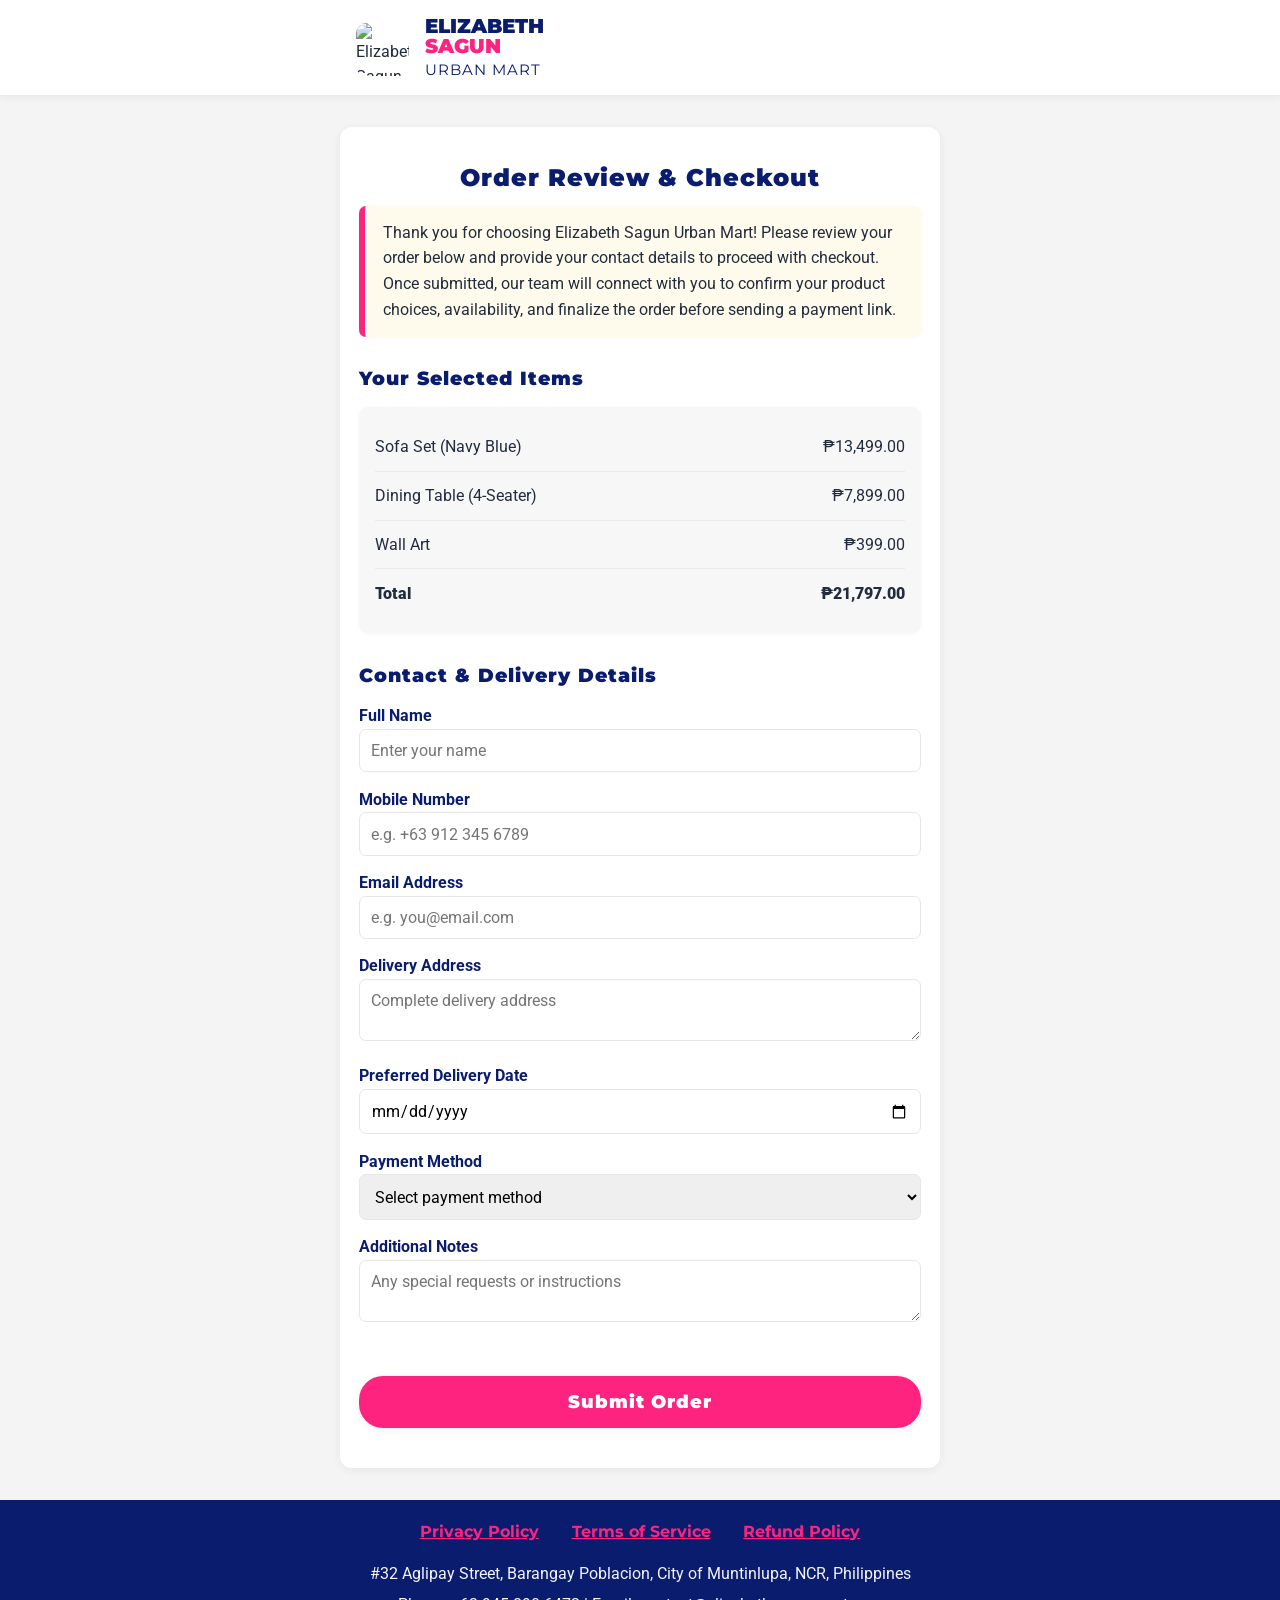
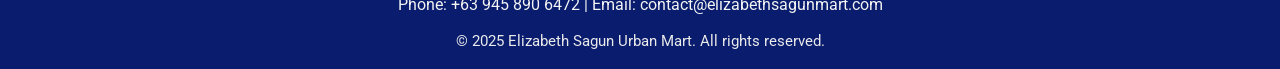
==== order-summary.html @ 90121d8a "order-summary.html" ====
<!DOCTYPE html>
<html lang="en">
<head>
    <meta charset="UTF-8">
    <meta name="viewport" content="width=device-width, initial-scale=1.0">
    <title>Order Summary | Elizabeth Sagun Urban Mart</title>
    <meta name="description" content="Order summary and checkout for Elizabeth Sagun Urban Mart. Review your purchase and securely complete your payment.">
    <link rel="icon" type="image/png" href="image/FAVICON.png">
    <link href="https://fonts.googleapis.com/css?family=Montserrat:900,700,400|Roboto:400,500&display=swap" rel="stylesheet">
    <style>
        :root {
            --navy: #091c6e;
            --magenta: #ff2380;
            --gray: #f4f4f4;
            --white: #fff;
            --primary: var(--navy);
            --accent: var(--magenta);
            --body-bg: var(--gray);
            --header-bg: var(--white);
            --footer-bg: var(--primary);
            --footer-text: var(--gray);
            --shadow: 0 2px 8px rgba(60,60,60,0.07);
            --max-width: 600px;
        }
        * { box-sizing: border-box; margin: 0; padding: 0; }
        body {
            background: var(--body-bg);
            font-family: 'Roboto', Arial, sans-serif;
            color: #222c3c;
            line-height: 1.6;
        }
        header {
            background: var(--header-bg);
            box-shadow: var(--shadow);
            position: sticky;
            top: 0;
            width: 100%;
            z-index: 999;
        }
        .header-container {
            max-width: var(--max-width);
            margin: 0 auto;
            display: flex;
            align-items: center;
            justify-content: flex-start;
            padding: 1rem 1rem 0.8rem 1rem;
        }
        .logo-img {
            height: 53px;
            width: 53px;
            margin-right: 1rem;
            object-fit: contain;
            border-radius: 10px;
        }
        .logo-block {
            display: flex;
            align-items: center;
        }
        .logo-texts {
            display: flex;
            flex-direction: column;
        }
        .logo-main {
            font-family: 'Montserrat', sans-serif;
            font-weight: 900;
            font-size: 1.25rem;
            color: var(--primary);
            line-height: 1;
        }
        .logo-highlight {
            font-family: 'Montserrat', sans-serif;
            font-weight: 900;
            font-size: 1.25rem;
            color: var(--accent);
            line-height: 1;
        }
        .logo-sub {
            font-family: 'Montserrat', sans-serif;
            font-weight: 400;
            font-size: 0.95rem;
            color: var(--primary);
            letter-spacing: 1px;
            margin-top: 2px;
        }
        main {
            max-width: var(--max-width);
            margin: 2rem auto 0 auto;
            background: var(--white);
            border-radius: 12px;
            box-shadow: var(--shadow);
            padding: 2rem 1.2rem 2rem 1.2rem;
        }
        h1 {
            font-family: 'Montserrat', sans-serif;
            font-size: 1.5rem;
            color: var(--primary);
            font-weight: 900;
            margin-bottom: 0.5rem;
            letter-spacing: 1px;
            text-align: center;
        }
        .section-title {
            font-family: 'Montserrat', sans-serif;
            font-size: 1.17rem;
            color: var(--primary);
            font-weight: 900;
            letter-spacing: 1px;
            margin-top: 1.7rem;
            margin-bottom: 0.8rem;
            text-align: left;
        }
        .order-summary {
            background: #f7f7f7;
            border-radius: 9px;
            padding: 1rem;
            margin-bottom: 1.5rem;
            box-shadow: 0 1px 4px rgba(9,28,110,0.04);
        }
        .order-summary-list {
            list-style: none;
            margin: 0;
            padding: 0;
        }
        .order-summary-list li {
            display: flex;
            justify-content: space-between;
            align-items: center;
            padding: 0.7rem 0;
            border-bottom: 1px solid #eaeaea;
            font-size: 1rem;
            color: #222c3c;
        }
        .order-summary-list li:last-child {
            border-bottom: none;
        }
        .order-total {
            font-weight: 900;
            color: var(--accent);
            font-size: 1.09rem;
        }
        .customer-info {
            margin-bottom: 1.2rem;
        }
        .customer-info label {
            font-size: 1rem;
            color: var(--primary);
            font-weight: 700;
            margin-bottom: 3px;
        }
        .customer-info input, .customer-info select, .customer-info textarea {
            width: 100%;
            padding: 0.7rem;
            margin-bottom: 0.9rem;
            border-radius: 7px;
            border: 1px solid #e6e6e6;
            font-size: 1rem;
            font-family: 'Roboto', Arial, sans-serif;
        }
        .customer-info textarea {
            min-height: 54px;
        }
        .checkout-btn {
            display: block;
            width: 100%;
            background: var(--accent);
            color: var(--white);
            padding: 0.9rem 0;
            border-radius: 24px;
            font-weight: 900;
            font-family: 'Montserrat', sans-serif;
            font-size: 1.15rem;
            border: none;
            box-shadow: var(--shadow);
            letter-spacing: 1px;
            cursor: pointer;
            margin: 2rem 0 0.5rem 0;
            transition: background 0.2s, color 0.2s;
        }
        .checkout-btn:hover {
            background: var(--primary);
            color: var(--accent);
        }
        .info-note {
            background: #fffbec;
            border-left: 6px solid var(--accent);
            color: #222c3c;
            font-size: 1rem;
            padding: 0.9rem 1.1rem;
            margin-bottom: 1.2rem;
            border-radius: 7px;
            box-shadow: 0 1px 4px rgba(9,28,110,0.03);
        }
        .confirmation-modal {
            display: none;
            position: fixed;
            top: 0; left: 0; width: 100vw; height: 100vh;
            background: rgba(9,28,110,0.16);
            z-index: 1200;
            align-items: center;
            justify-content: center;
        }
        .confirmation-content {
            background: var(--white);
            border-radius: 12px;
            max-width: 95vw;
            width: 420px;
            padding: 2.2rem 1.5rem;
            box-shadow: 0 5px 32px rgba(9,28,110,0.11);
            text-align: center;
            position: relative;
        }
        .confirmation-content h2 {
            font-family: 'Montserrat', sans-serif;
            font-size: 1.25rem;
            color: var(--primary);
            font-weight: 900;
            margin-bottom: 0.9rem;
            letter-spacing: 1px;
        }
        .confirmation-content p {
            font-size: 1.05rem;
            margin-bottom: 1.25rem;
        }
        .confirmation-content .close-btn {
            background: var(--accent);
            color: var(--white);
            border: none;
            border-radius: 22px;
            padding: 0.6rem 1.7rem;
            font-size: 1.05rem;
            font-family: 'Montserrat', sans-serif;
            font-weight: 900;
            cursor: pointer;
            transition: background 0.2s, color 0.2s;
        }
        .confirmation-content .close-btn:hover {
            background: var(--primary);
            color: var(--accent);
        }
        @media (max-width: 600px) {
            main {
                padding: 1.1rem 0.3rem 1.2rem 0.3rem;
            }
            .header-container {
                padding: 0.7rem 0.4rem 0.5rem 0.4rem;
            }
            .confirmation-content {
                padding: 1.2rem 0.6rem;
            }
        }
        footer {
            background: var(--footer-bg);
            color: var(--footer-text);
            padding: 1.2rem 0 1rem 0;
            text-align: center;
            margin-top: 2rem;
        }
        .footer-links {
            margin-bottom: 1rem;
        }
        .footer-links a {
            color: var(--accent);
            text-decoration: underline;
            margin: 0 0.9rem;
            font-size: 1rem;
            font-family: 'Montserrat', sans-serif;
            font-weight: 700;
            transition: color 0.2s;
        }
        .footer-links a:hover {
            color: #fff;
        }
        .footer-address {
            font-size: 1.02rem;
            margin-bottom: 0.3rem;
        }
        .footer-contact {
            font-size: 1.02rem;
            margin-bottom: 0.3rem;
        }
        .footer-copyright {
            font-size: 0.95rem;
            margin-top: 0.7rem;
            color: #eaeaea;
            font-family: 'Roboto', Arial, sans-serif;
        }
    </style>
</head>
<body>
    <header>
        <div class="header-container">
            <div class="logo-block">
                <img src="image/LOGO.png" alt="Elizabeth Sagun Urban Mart Logo" class="logo-img">
                <div class="logo-texts">
                    <span class="logo-main">ELIZABETH</span>
                    <span class="logo-highlight">SAGUN</span>
                    <span class="logo-sub">URBAN MART</span>
                </div>
            </div>
        </div>
    </header>
    <main>
        <h1>Order Review &amp; Checkout</h1>
        <div class="info-note">
            Thank you for choosing Elizabeth Sagun Urban Mart! Please review your order below and provide your contact details to proceed with checkout.<br>
            Once submitted, our team will connect with you to confirm your product choices, availability, and finalize the order before sending a payment link.
        </div>
        <div class="section-title">Your Selected Items</div>
        <div class="order-summary" id="orderSummarySection">
            <ul class="order-summary-list" id="orderSummaryList">
                <!-- Example items, these should be dynamically generated in integration -->
                <li>
                    <span>Sofa Set (Navy Blue)</span>
                    <span>₱13,499.00</span>
                </li>
                <li>
                    <span>Dining Table (4-Seater)</span>
                    <span>₱7,899.00</span>
                </li>
                <li>
                    <span>Wall Art</span>
                    <span>₱399.00</span>
                </li>
                <li class="order-total">
                    <span>Total</span>
                    <span>₱21,797.00</span>
                </li>
            </ul>
        </div>
        <div class="section-title">Contact &amp; Delivery Details</div>
        <form id="checkoutForm" autocomplete="off">
            <div class="customer-info">
                <label for="customerName">Full Name</label>
                <input type="text" id="customerName" name="customerName" required placeholder="Enter your name">
                <label for="customerPhone">Mobile Number</label>
                <input type="tel" id="customerPhone" name="customerPhone" required placeholder="e.g. +63 912 345 6789">
                <label for="customerEmail">Email Address</label>
                <input type="email" id="customerEmail" name="customerEmail" required placeholder="e.g. you@email.com">
                <label for="customerAddress">Delivery Address</label>
                <textarea id="customerAddress" name="customerAddress" required placeholder="Complete delivery address"></textarea>
                <label for="deliveryDate">Preferred Delivery Date</label>
                <input type="date" id="deliveryDate" name="deliveryDate" required>
                <label for="paymentMethod">Payment Method</label>
                <select id="paymentMethod" name="paymentMethod" required>
                    <option value="">Select payment method</option>
                    <option value="GCash">GCash</option>
                    <option value="Bank Transfer">Bank Transfer</option>
                    <option value="Credit/Debit Card">Credit/Debit Card</option>
                    <option value="Cash on Delivery">Cash on Delivery</option>
                </select>
                <label for="orderNotes">Additional Notes</label>
                <textarea id="orderNotes" name="orderNotes" placeholder="Any special requests or instructions"></textarea>
            </div>
            <button type="submit" class="checkout-btn">Submit Order</button>
        </form>
    </main>
    <div class="confirmation-modal" id="confirmationModal">
        <div class="confirmation-content">
            <h2>Order Submitted Successfully!</h2>
            <p>
                Thank you for your order.<br>
                One of our team members will contact you soon to verify product selections, confirm colors, availability, and finalize your order details.<br>
                Once you confirm, we’ll send a secure payment link based on your selected payment method.<br>
                <strong>Please complete your payment within 24 hours</strong> to prevent automatic cancellation.<br>
                We appreciate your prompt response and look forward to helping you make your home more beautiful!
            </p>
            <button class="close-btn" id="closeConfirmationBtn">Close</button>
        </div>
    </div>
    <footer>
        <div class="footer-links">
            <a href="privacy-policy.html">Privacy Policy</a>
            <a href="terms.html">Terms of Service</a>
            <a href="refund-policy.html">Refund Policy</a>
        </div>
        <div class="footer-address">
            #32 Aglipay Street, Barangay Poblacion, City of Muntinlupa, NCR, Philippines
        </div>
        <div class="footer-contact">
            Phone: +63 945 890 6472 | Email: contact@elizabethsagunmart.com
        </div>
        <div class="footer-copyright">
            &copy; 2025 Elizabeth Sagun Urban Mart. All rights reserved.
        </div>
    </footer>
    <script>
        // Responsive mobile touch: scroll to top when modal opens
        function showConfirmationModal() {
            document.getElementById('confirmationModal').style.display = 'flex';
            document.body.style.overflow = 'hidden';
            window.scrollTo({ top: 0, behavior: 'smooth' });
        }
        function hideConfirmationModal() {
            document.getElementById('confirmationModal').style.display = 'none';
            document.body.style.overflow = '';
        }
        document.getElementById('closeConfirmationBtn').addEventListener('click', hideConfirmationModal);

        // Handle checkout form submission
        document.getElementById('checkoutForm').addEventListener('submit', function(e) {
            e.preventDefault();
            showConfirmationModal();
        });

        // Accessibility: Allow closing modal with Esc key
        document.addEventListener('keydown', function(e) {
            if (e.key === 'Escape' && document.getElementById('confirmationModal').style.display === 'flex') {
                hideConfirmationModal();
            }
        });

        // Sticky header shadow on scroll
        window.addEventListener('scroll', function() {
            var header = document.querySelector('header');
            if (window.scrollY > 20) {
                header.style.boxShadow = '0 4px 16px rgba(9,28,110,0.13)';
            } else {
                header.style.boxShadow = '0 2px 8px rgba(60,60,60,0.07)';
            }
        });
    </script>
</body>
</html>
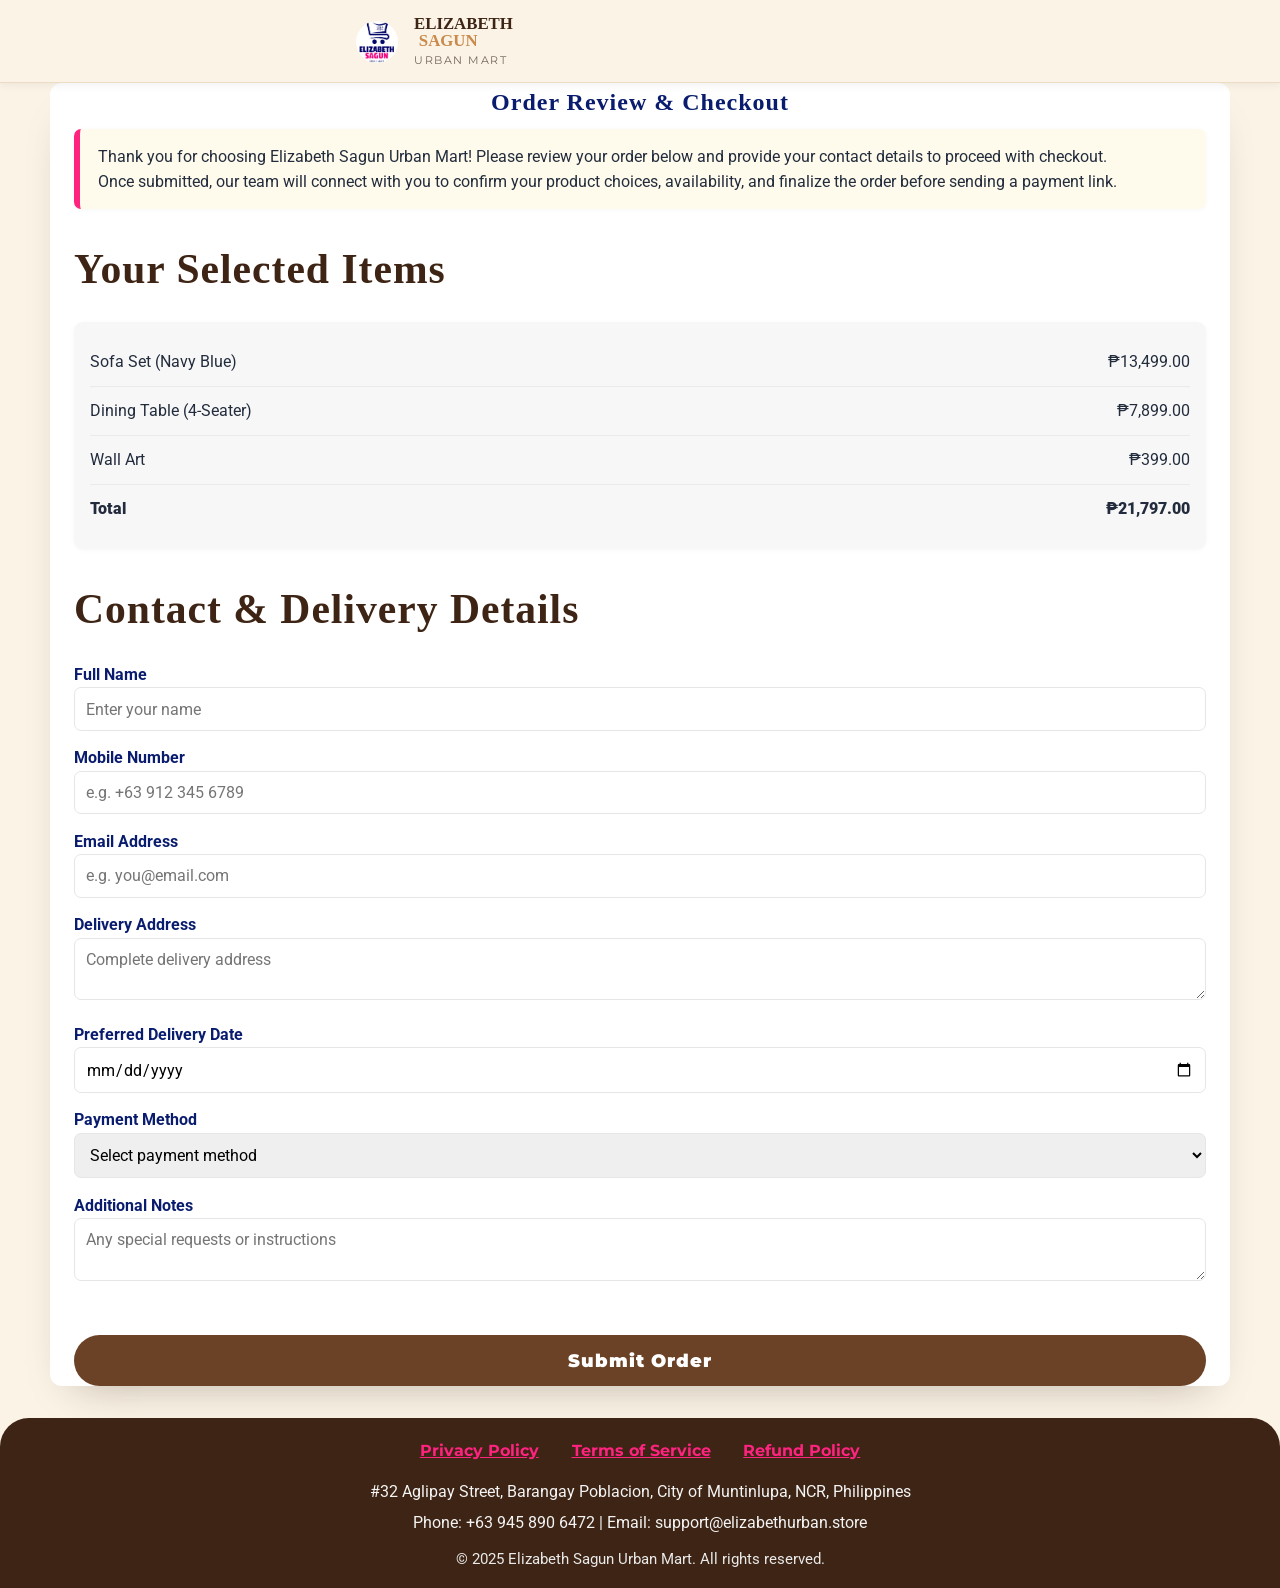
==== commit a6b267f7: "Update site content and fix business registration data Co-Authored-By: Claude Sonnet 5 <noreply@anth" ====
--- a/order-summary.html
+++ b/order-summary.html
@@ -5,7 +5,7 @@
     <meta name="viewport" content="width=device-width, initial-scale=1.0">
     <title>Order Summary | Elizabeth Sagun Urban Mart</title>
     <meta name="description" content="Order summary and checkout for Elizabeth Sagun Urban Mart. Review your purchase and securely complete your payment.">
-    <link rel="icon" type="image/png" href="image/FAVICON.png">
+    <link rel="icon" type="image/png" href="image/LOGO.png">
     <link href="https://fonts.googleapis.com/css?family=Montserrat:900,700,400|Roboto:400,500&display=swap" rel="stylesheet">
     <style>
         :root {
@@ -285,6 +285,7 @@
             font-family: 'Roboto', Arial, sans-serif;
         }
     </style>
+  <link rel="stylesheet" href="polish.css">
 </head>
 <body>
     <header>
@@ -377,7 +378,7 @@
             #32 Aglipay Street, Barangay Poblacion, City of Muntinlupa, NCR, Philippines
         </div>
         <div class="footer-contact">
-            Phone: +63 945 890 6472 | Email: contact@elizabethsagunmart.com
+            Phone: +63 945 890 6472 | Email: support@elizabethurban.store
         </div>
         <div class="footer-copyright">
             &copy; 2025 Elizabeth Sagun Urban Mart. All rights reserved.
--- a/polish.css
+++ b/polish.css
@@ -0,0 +1,100 @@
+:root {
+  --walnut: #6b4226;
+  --walnut-deep: #3d2414;
+  --clay: #c98a4b;
+  --parchment: #faf3e6;
+  --card: #fff;
+  --ink: #2c2016;
+  --muted: #776a5c;
+  --line: #ecdcc4;
+  --radius: 1.2rem;
+  --shadow: 0 20px 42px -26px rgba(61,36,20,.4);
+  --display: 'Lora', Georgia, serif;
+}
+html { scroll-behavior: smooth; }
+body { background: var(--parchment); color: var(--ink); -webkit-font-smoothing: antialiased; }
+section[id] { scroll-margin-top: 110px; }
+h1, h3, .section-title { font-family: var(--display); }
+
+/* Header */
+header { background: rgba(250,243,230,.95); backdrop-filter: blur(6px); box-shadow: none; border-bottom: 1px solid var(--line); }
+.nav-container { padding: .8rem 1.5rem; }
+.logo-img { width: 42px; height: 42px; border-radius: 50%; }
+.logo-main, .logo-highlight { font-family: var(--display); font-size: 1.05rem; color: var(--walnut-deep); }
+.logo-highlight { color: var(--clay); margin-left: .3rem; }
+.logo-sub { display: block; font-size: .68rem; letter-spacing: .14em; color: var(--muted); }
+#mainNav a { font-weight: 700; font-size: .86rem; color: var(--ink); }
+#mainNav a:hover { color: var(--clay); }
+
+main { max-width: 1180px; margin: 0 auto; padding: 0 1.5rem; }
+main > section { margin-bottom: clamp(3.2rem, 7vw, 5.5rem); }
+.section-title { font-size: clamp(1.8rem, 3.6vw, 2.6rem); color: var(--walnut-deep); margin-bottom: 1.2rem; }
+
+/* Hero */
+.home-section {
+  text-align: left; background: linear-gradient(150deg, var(--walnut) 0%, var(--walnut-deep) 100%); color: #ecdfd0;
+  border-radius: 1.8rem; padding: clamp(2rem, 5vw, 3.8rem); margin-top: 1.6rem; box-shadow: var(--shadow);
+}
+.home-section h1 { font-family: var(--display); color: #fff; font-size: clamp(2rem, 4vw, 2.9rem); line-height: 1.12; }
+.home-section h2 { font-family: var(--display); font-weight: 500; font-style: italic; color: var(--clay); font-size: 1.15rem; margin: .6rem 0 1.2rem; }
+.home-section p { color: #d8c7b4; max-width: 64ch; }
+.cta-btn { display: inline-block; margin-top: 1.4rem; background: var(--clay); color: var(--walnut-deep); border-radius: 999px; padding: .85rem 1.8rem; font-weight: 700; }
+.cta-btn:hover { background: #fff; }
+
+/* About */
+.about-section { background: var(--card); border: 1px solid var(--line); border-radius: 1.6rem; padding: clamp(1.8rem,4vw,3rem); }
+.about-section ul { list-style: none; margin: 1.2rem 0; display: grid; gap: .6rem; }
+.about-section li { background: var(--parchment); border-left: 4px solid var(--clay); border-radius: 0 .8rem .8rem 0; padding: .7rem 1rem; }
+
+/* Products */
+.product-grid { display: grid; grid-template-columns: repeat(3, 1fr); gap: 1.3rem; }
+.product-card { background: var(--card); border: none; border-radius: 1.1rem; box-shadow: var(--shadow); padding: 0 0 1.2rem; overflow: hidden; transition: transform .2s; }
+.product-card:hover { transform: translateY(-5px); }
+.product-card img { width: 100%; height: 170px; object-fit: contain; background: var(--parchment); padding: 1rem; margin-bottom: .8rem; }
+.product-title { font-family: var(--display); color: var(--walnut-deep); font-size: 1.05rem; padding: 0 1rem; }
+.product-desc { color: var(--muted); font-size: .84rem; padding: .3rem 1rem 0; }
+.product-meta { color: var(--muted); font-size: .85rem; padding: .5rem 1rem .8rem; }
+.product-price { color: var(--clay); font-weight: 800; }
+.add-to-cart-btn { margin: 0 1rem; width: calc(100% - 2rem); background: var(--walnut); color: #fff; border: none; border-radius: 999px; padding: .65rem; font-weight: 700; cursor: pointer; }
+.add-to-cart-btn:hover { background: var(--clay); color: var(--walnut-deep); }
+
+/* Cart */
+.cart-section { border-radius: 1.3rem 0 0 1.3rem; }
+.checkout-btn { background: var(--walnut); color: #fff; border-radius: 999px; }
+.checkout-btn:hover { background: var(--clay); color: var(--walnut-deep); }
+.floating-cart-btn { background: #fff; box-shadow: 0 14px 28px -8px rgba(61,36,20,.5); }
+
+/* Contact */
+.contact-section { background: var(--walnut-deep); color: #ecdfd0; border-radius: 1.6rem; padding: clamp(1.8rem,4vw,3rem); }
+.contact-section .section-title { color: #fff; }
+.contact-section strong { color: var(--clay); }
+.contact-section a { color: #fff; text-decoration: underline; }
+
+/* Testimonials */
+.testimonial-list { display: grid; grid-template-columns: repeat(3, 1fr); gap: 1.2rem; }
+.testimonial { background: var(--card); border-top: 4px solid var(--clay); border-radius: 0 1rem 1rem 1rem; box-shadow: var(--shadow); padding: 1.3rem; font-family: var(--display); font-style: italic; font-size: .98rem; }
+.testimonial-author { display: block; margin-top: .9rem; font-family: 'Roboto', sans-serif; font-style: normal; font-weight: 700; font-size: .8rem; color: var(--walnut); }
+
+/* FAQ */
+.faq-list { display: flex; flex-direction: column; gap: .7rem; }
+.faq-item { background: var(--card); border: 1px solid var(--line); border-radius: 1rem; overflow: hidden; }
+.faq-item summary { cursor: pointer; list-style: none; padding: 1rem 1.3rem; font-weight: 700; color: var(--walnut-deep); display: flex; justify-content: space-between; gap: 1rem; }
+.faq-item summary::-webkit-details-marker { display: none; }
+.faq-item summary::after { content: '+'; flex: none; width: 26px; height: 26px; border-radius: 50%; background: var(--parchment); color: var(--clay); display: flex; align-items: center; justify-content: center; }
+.faq-item[open] summary::after { content: '\2212'; background: var(--clay); color: #fff; }
+.faq-item p { padding: 0 1.3rem 1.1rem; margin: 0; color: var(--muted); }
+
+/* Delivery / Legitimacy */
+.delivery-section, .legitimacy-section { background: var(--card); border: 1px dashed var(--walnut); border-radius: 1.3rem; padding: clamp(1.6rem,4vw,2.4rem); }
+.delivery-details strong, .legitimacy-details strong { color: var(--walnut); }
+
+footer { background: var(--walnut-deep); border-radius: 1.8rem 1.8rem 0 0; }
+
+@media (max-width: 1000px) {
+  .product-grid, .testimonial-list { grid-template-columns: 1fr 1fr; }
+}
+@media (max-width: 600px) {
+  .product-grid, .testimonial-list { grid-template-columns: 1fr; }
+  .home-section { border-radius: 1.4rem; }
+}
+@media (prefers-reduced-motion: reduce) { html { scroll-behavior: auto; } * { transition: none !important; } }
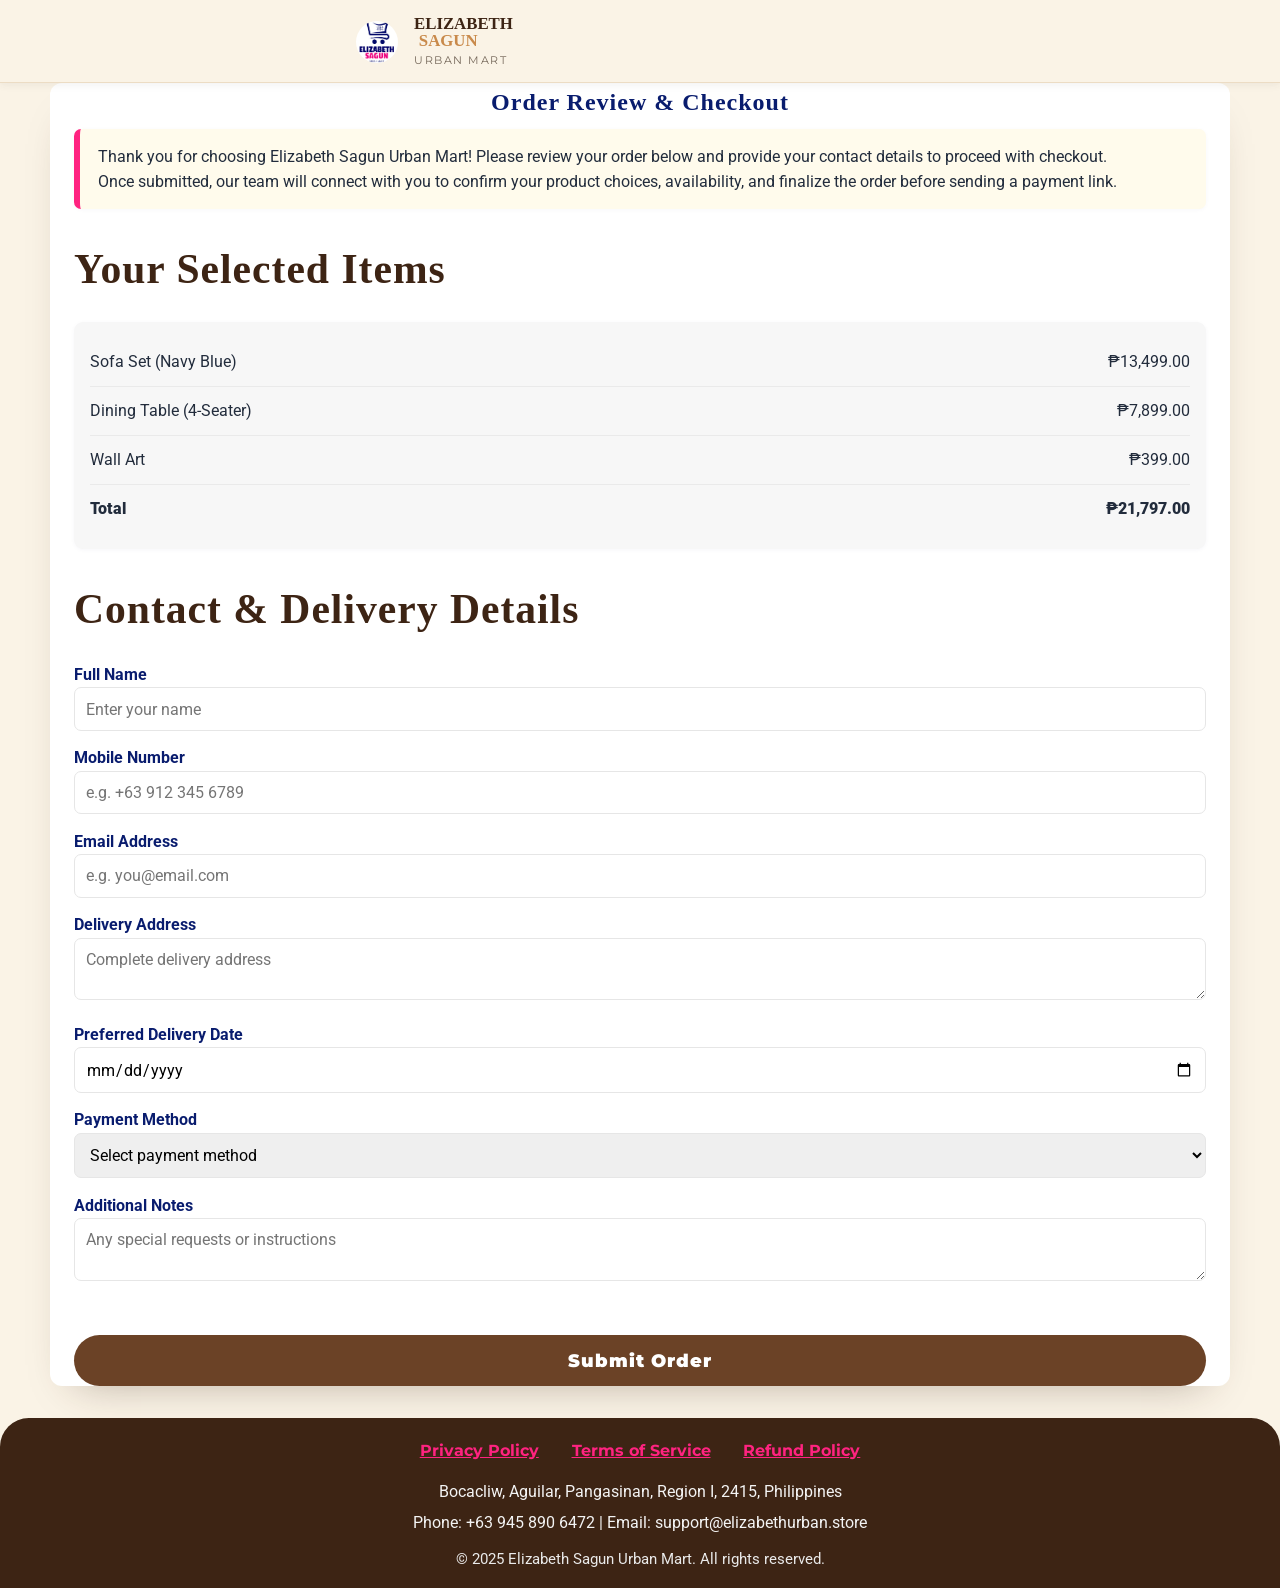
==== commit 6014317a: "Update address to Aguilar, Pangasinan + layout tidy-up" ====
--- a/order-summary.html
+++ b/order-summary.html
@@ -375,7 +375,7 @@
             <a href="refund-policy.html">Refund Policy</a>
         </div>
         <div class="footer-address">
-            #32 Aglipay Street, Barangay Poblacion, City of Muntinlupa, NCR, Philippines
+            Bocacliw, Aguilar, Pangasinan, Region I, 2415, Philippines
         </div>
         <div class="footer-contact">
             Phone: +63 945 890 6472 | Email: support@elizabethurban.store
--- a/polish.css
+++ b/polish.css
@@ -98,3 +98,21 @@
   .home-section { border-radius: 1.4rem; }
 }
 @media (prefers-reduced-motion: reduce) { html { scroll-behavior: auto; } * { transition: none !important; } }
+
+/* === Layout pass 2026-11-07: centered hero, full product photos, contact cards === */
+html, body { overflow-x: clip; }
+.home-section { text-align: center; }
+.home-section p { max-width: 64ch; margin-left: auto !important; margin-right: auto !important; }
+/* Products: photo fills the card top */
+.product-card { display: flex !important; flex-direction: column; padding: 0 0 1.2rem !important; text-align: center; }
+.product-card img { width: 100% !important; max-width: none !important; height: auto !important; aspect-ratio: 4 / 3; object-fit: cover !important; padding: 0 !important; border-radius: 0 !important; margin: 0 0 .9rem !important; background: var(--parchment) !important; }
+.product-card img[src^="data:"] { object-fit: contain !important; padding: 2.2rem !important; }
+.product-card .add-to-cart-btn { margin-top: auto !important; }
+/* Contact cards */
+.contact-grid { display: grid; grid-template-columns: repeat(3, minmax(0, 1fr)); gap: .9rem; text-align: left; line-height: 1.7; }
+.contact-card { background: rgba(255,255,255,.06); border-left: 4px solid var(--clay); border-radius: 0 .9rem .9rem 0; padding: 1rem 1.2rem; overflow-wrap: anywhere; }
+.contact-card.wide { grid-column: 1 / -1; }
+.contact-card strong { display: block; font-size: .78rem; letter-spacing: .08em; text-transform: uppercase; margin-bottom: .25rem; }
+.contact-card .social-links { display: flex; gap: 1rem; margin: 0; }
+.contact-note { grid-column: 1 / -1; margin: .4rem 0 0; }
+@media (max-width: 800px) { .contact-grid { grid-template-columns: 1fr; } }
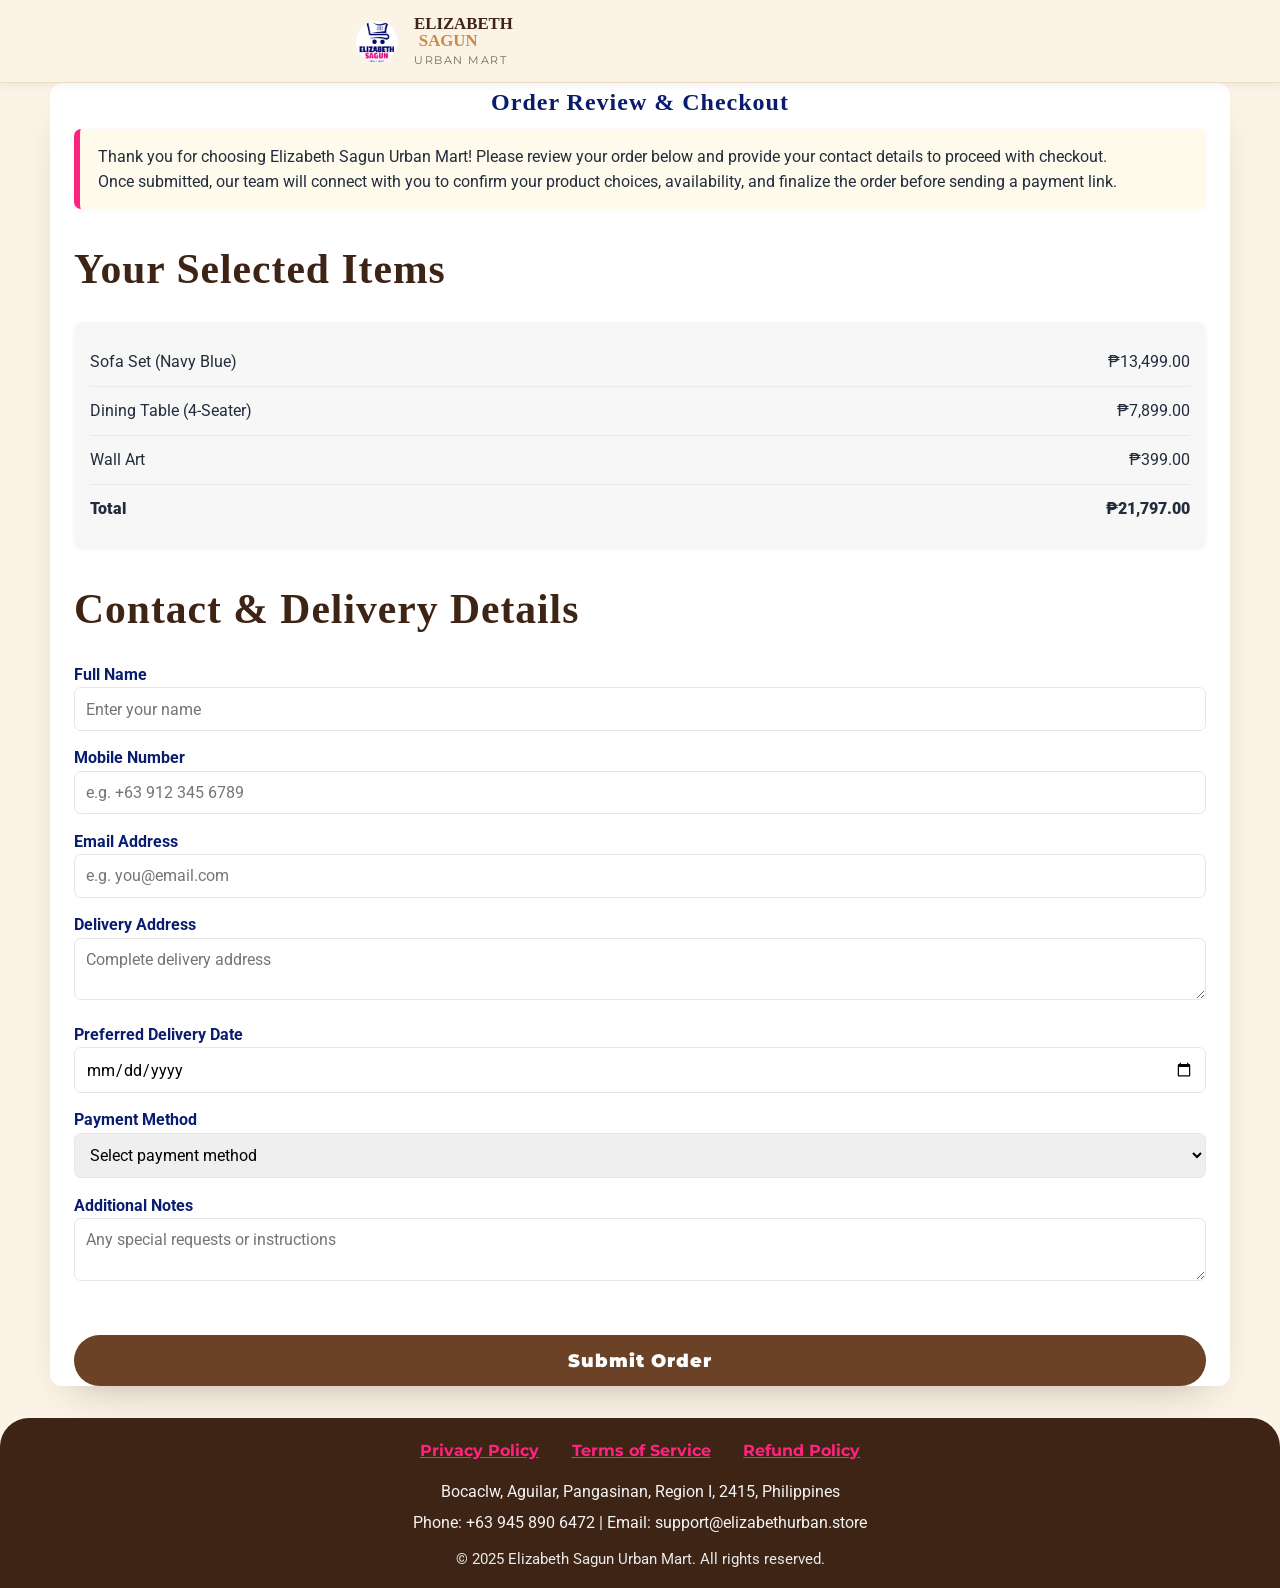
==== commit 43d622dc: "Match address/TIN exactly as provided" ====
--- a/order-summary.html
+++ b/order-summary.html
@@ -375,7 +375,7 @@
             <a href="refund-policy.html">Refund Policy</a>
         </div>
         <div class="footer-address">
-            Bocacliw, Aguilar, Pangasinan, Region I, 2415, Philippines
+            Bocaclw, Aguilar, Pangasinan, Region I, 2415, Philippines
         </div>
         <div class="footer-contact">
             Phone: +63 945 890 6472 | Email: support@elizabethurban.store
